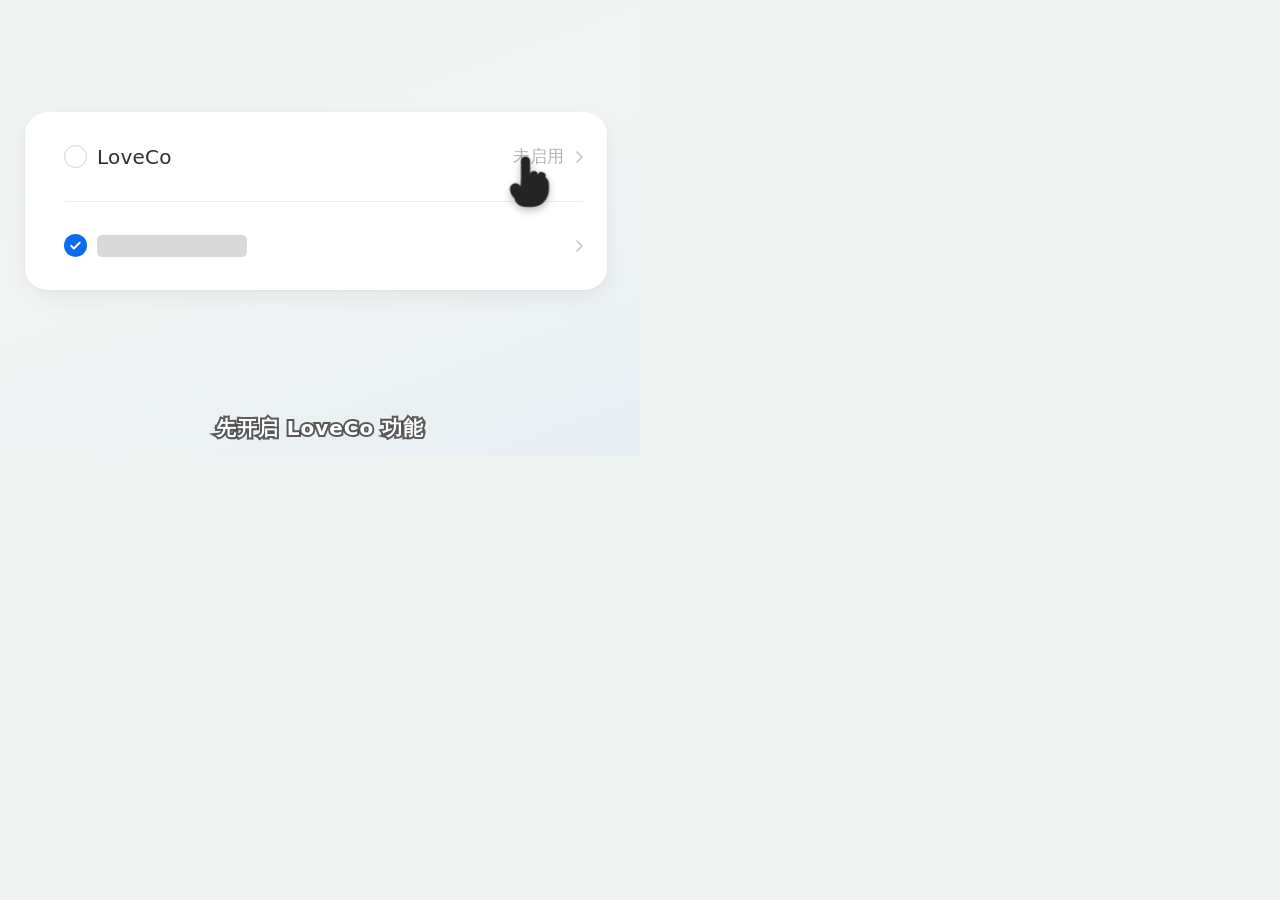
==== video-tutorial/index.html @ d1355025 "init" ====
<!DOCTYPE html>
<html lang="zh-CN" data-page-node-id="OBgZiV7wEHj7mtZbAqeHeI">
<head data-page-node-id="Sew5SXioeyEHQBQ871K2vn">
<meta charset="utf-8" data-page-node-id="HjUP01RGZSQksOOcr8mHba">
<title>LoveCo 教学视频 · HTML 版</title>
<style>
  :root{
    --w: 640px;
    --h: 456px;
    --blue: #0a6cf5;
    --green: #17a337;
    --ink: #3a3a3a;
    --muted: #b3b3b3;
    --track: #e9e9ea;
    --divider: #ededed;
  }
  *{ margin:0; padding:0; box-sizing:border-box; }
  html,body{ width:var(--w); height:var(--h); overflow:hidden; background:#edf1f0; }
  body{
    font-family:"PingFang SC","Hiragino Sans GB","Microsoft YaHei",system-ui,sans-serif;
    -webkit-font-smoothing:antialiased;
  }
  #stage{ position:relative; width:var(--w); height:var(--h);
    background:linear-gradient(160deg,#eef2f1 0%,#f2f5f4 45%,#e7eef2 100%); }

  /* ---------- 卡片 ---------- */
  #card{
    position:absolute; left:25px; top:112px; width:582px;
    background:#fff; border-radius:22px;
    box-shadow:0 1px 3px rgba(0,0,0,.04), 0 8px 24px rgba(0,0,0,.05);
    overflow:hidden;
    transition:none;
  }
  .row{ position:relative; height:89px; display:flex; align-items:center; padding:0 24px 0 21px; }
  .row + .row::before{
    content:''; position:absolute; left:40px; right:24px; top:0; height:1px; background:var(--divider);
  }
  .row .label{ font-size:20px; font-weight:500; color:#2f2f2f; letter-spacing:.2px; }

  /* 第一幕：设置列表行（左侧有图标列，整体右移） */
  #sceneList{ position:absolute; inset:0; }
  #sceneList .row{ padding-left:28px; }
  .icon-cell{ width:44px; display:flex; justify-content:center; flex:none; }
  .check{ width:23px; height:23px; border-radius:50%; background:var(--blue);
    display:flex; align-items:center; justify-content:center; }
  .check svg{ width:13px; height:13px; }
  .radio{ width:23px; height:23px; border-radius:50%; border:1.6px solid #d2d2d2; background:#fff; }
  .ph{ width:150px; height:22px; border-radius:5px; background:#d9d9d9; }
  .trail{ margin-left:auto; display:flex; align-items:center; gap:12px; color:var(--muted); font-size:17px; }
  .chev{ width:7px; height:12px; display:block; flex:none; }

  /* 第二幕：LoveCo 详情 */
  #sceneDetail{ position:absolute; inset:0; }
  .toggle{ margin-left:auto; width:58px; height:33px; border-radius:17px; background:var(--track);
    position:relative; flex:none; }
  .toggle .knob{ position:absolute; top:2px; left:2px; width:29px; height:29px; border-radius:50%;
    background:#fff; box-shadow:0 1px 3px rgba(0,0,0,.18); }

  /* ---------- 光标 ---------- */
  /* 用一条闭合轮廓画整只手：食指竖起 + 三处指节隆起 + 拇指。整只手只有一个形状，
     不存在「多个子形状同色描边互相覆盖」的问题。 */
  #cursor{ position:absolute; left:0; top:0; width:44px; height:55px;
    transform-origin:20.2px 2.8px; z-index:20; will-change:transform; }
  #cursor svg{ width:100%; height:100%; display:block;
    filter:drop-shadow(0 3px 4px rgba(0,0,0,.28)); }

  /* 点击波纹 */
  #ripple{ position:absolute; width:76px; height:76px; margin:-38px 0 0 -38px; border-radius:50%;
    background:rgba(10,108,245,.20); z-index:19; }

  /* ---------- 完成对勾 ---------- */
  #done{ position:absolute; left:316px; top:243px; width:97px; height:97px; margin:-48px 0 0 -48px;
    border-radius:50%; background:#00911b; display:flex; align-items:center; justify-content:center;
    z-index:15; }
  #done svg{ width:52px; height:52px; }

  /* ---------- 字幕 ---------- */
  #subtitle{
    position:absolute; left:0; right:0; bottom:14px; text-align:center;
    font-size:20px; font-weight:600; letter-spacing:1px;
    color:#fff;
    -webkit-text-stroke:4px rgba(72,72,72,.9);
    paint-order:stroke fill;
    z-index:30;
  }
</style>
</head>
<body data-page-node-id="oW2hxkqFVcjwO1D2HaxuVg">
<div id="stage" data-page-node-id="F2Mh4Ga1omfgTfeGNrAsTz">

  <div id="card" data-page-node-id="9BkUeo37N2PYJGeptNYdg2">
    <!-- 第一幕 -->
    <div id="sceneList" data-page-node-id="ROtr9gdt4zrdqsj5Gc5pCL">
      <div class="row" data-page-node-id="6PjP8PsaAFoDjtevfyGAH9">
        <div class="icon-cell" data-page-node-id="nXj9HrBXNUnazWuskNTFsd"><div class="radio" data-page-node-id="yUDw3D4uxudFJ0ZFYXm6pr"></div></div>
        <div class="label" data-page-node-id="ST9xZS9GrUxHIeMKcVoOAR">LoveCo</div>
        <div class="trail" data-page-node-id="vzEgCl2AWabA1pVJoFqyNO"><span data-page-node-id="XoXUHWSJoJJ8sVScLnCGaT">未启用</span>
          <svg class="chev" viewBox="0 0 7 12" fill="none"><path d="M1 1l5 5-5 5" stroke="#c3c7cb" stroke-width="1.7" stroke-linecap="round" stroke-linejoin="round"/></svg>
        </div>
      </div>
      <div class="row" data-page-node-id="e8HglDkkqlb64XuqQynghl">
        <div class="icon-cell" data-page-node-id="loUxaiheO0ZbNIcDazLojB"><div class="check" data-page-node-id="0EFSEmkaVEPXx8fLTVBXRB">
          <svg viewBox="0 0 24 24" fill="none" data-page-node-id="miPJwR6VR9bXjDhvr8tOgG"><path d="M4 12.5l5 5L20 6.5"
            stroke="#fff" stroke-width="3.4" stroke-linecap="round" stroke-linejoin="round" data-page-node-id="AtP0vnpkGoqEDALcIeSwAH"/></svg>
        </div></div>
        <div class="ph" data-page-node-id="sFoCuRSXqgQu1cE7P9dB9N"></div>
        <div class="trail" data-page-node-id="7FqK8OVLOe9HJaMgZYiWFV">
          <svg class="chev" viewBox="0 0 7 12" fill="none"><path d="M1 1l5 5-5 5" stroke="#c3c7cb" stroke-width="1.7" stroke-linecap="round" stroke-linejoin="round"/></svg>
        </div>
      </div>
    </div>

    <!-- 第二幕 -->
    <div id="sceneDetail" data-page-node-id="iKuCPpdCzmNYAQtsE6LfKL">
      <div class="row" data-page-node-id="JDjHPoVa9ThkpJVydrL6WE">
        <div class="label" data-page-node-id="r2yEnzmxwZQKKoutyiskIh">启用LoveCo</div>
        <div class="toggle" id="tg1" data-page-node-id="IlRmXa3SbjDC3Q5ncu4nNk"><div class="knob" data-page-node-id="wEcFKjmkC5ic9EFBHPlwdZ"></div></div>
      </div>
      <div class="row" id="row2" data-page-node-id="Aaf1l8utxMU4TimiiL3p75">
        <div class="label" data-page-node-id="tsLwDOJYSQYvDVWNCpfZ7B">完整体验模式</div>
        <div class="toggle" id="tg2" data-page-node-id="CSDv3EF1DKdFyirNEQhet5"><div class="knob" data-page-node-id="ZRHbtPw0p1xIy4FC7FcuNt"></div></div>
      </div>
    </div>
  </div>

  <div id="ripple" data-page-node-id="Sorafkz7jX8mfgwfjKG1rv"></div>

  <div id="done" data-page-node-id="TnArmHQ4egPpODHdrFVEgc">
    <svg viewBox="0 0 24 24" fill="none" data-page-node-id="6NlTQYtXDIMiKzbYKSg0tu"><path d="M4 12.5l5 5L20 6.5"
      stroke="#fff" stroke-width="3.6" stroke-linecap="round" stroke-linejoin="round" data-page-node-id="BaGWc1yA7VRmeovDn52GNz"/></svg>
  </div>

  <div id="cursor" data-page-node-id="b9rP1rVc9UmOsBK40wnVo9">
    <!-- 单手轮廓：食指竖起(fingertip 在 viewBox 的 22,3) + 指节隆起 + 拇指
         热点 = 指尖 = 22,3；显示尺寸 44x55（缩放 0.9167）=> 热点 20.17,2.75 -->
    <svg viewBox="0 0 48 60" fill="none" data-page-node-id="sERyz19NUtA3e3fK8vG6fx">
      <path fill="#242424" d="M17 27 L17 8 A5 5 0 0 1 27 8 L27 23
        A4.2 4.2 0 0 1 35.4 23 A4.2 4.2 0 0 1 43.8 25.5
        C 46.6 27.2 47.6 30.2 47.6 34 L47.6 39
        C 47.6 49.5 39.6 58 29.5 58 L22.5 58
        C 15.5 58 11 54.2 10 48.8
        C 7.2 45.6 5 42.4 5 38.6
        C 5 34.2 9 31.2 13.2 32.6
        C 14.8 33.2 16 34.2 16.6 35.6 Z" data-page-node-id="AtP0vnpkGoqEDALcIeSwAH"/>
    </svg>
  </div>

  <div id="subtitle" data-page-node-id="7OaJETdVtwzrTFBaXFALQX"></div>
</div>

<script>
/* =======================================================================
   时间轴定义 —— 改文案只动 script 数组；改时长只动 duration
   所有时间单位：秒
   ======================================================================= */
const TIMELINE = {
  width: 640,
  height: 456,
  fps: 30,
  duration: 6.5,
  script: [
    { from: 0.00, to: 2.00, text: "先开启 LoveCo 功能" },
    { from: 2.00, to: 4.25, text: "再打开完整体验模式" },
    { from: 4.25, to: 6.50, text: "完成后返回 LoveCo App" },
  ],
  // 关键事件（与配音时间轴对齐）
  events: {
    enterDetail:  1.62,   // 进入 LoveCo 详情页
    tapToggle1:   1.98,   // 点击「启用LoveCo」
    toggle1On:    2.16,
    addRow2:      2.20,   // 「完整体验模式」出现
    tapToggle2:   2.90,   // 点击「完整体验模式」
    toggle2On:    3.05,
    cursorOut:    3.35,
    doneIn:       5.35,   // 对勾弹出
    doneFull:     5.75,
  },
  /* 光标热点（相对 #cursor 左上角）：指尖触碰点，transform-origin 与此一致，
     这样点击时的 scale 缩放不会让指尖偏移 */
  hotspot: [20.17, 2.75],
  /* 光标轨迹关键帧：[时刻, 目标]
     目标可以是绝对坐标 {x,y}，也可以是元素锚点 {el, fx, fy}（fx/fy 是该元素包围盒内的比例位置）。
     锚点每帧实时求解 —— 卡片在缩放/展开时，指尖会跟着目标一起走，不会脱靶。
     相邻关键帧目标相同 = 原地停顿（让点击动作发生在静止之后，观感更稳）。 */
  cursor: [
    [0.00, { x: 566, y: 322 }],                                   // 从卡片下方偏右入场
    [1.25, { el: '#sceneList .row:first-child', fx: 0.86, fy: 0.50 }], // 移到 LoveCo 行右侧
    [1.62, { el: '#sceneList .row:first-child', fx: 0.86, fy: 0.50 }], // 停顿，等待翻页
    [1.98, { el: '#tg1', fx: 0.5, fy: 0.5 }],                     // 跟随 morph 落到开关 1，正好压在点击点上
    [2.25, { el: '#tg1', fx: 0.5, fy: 0.5 }],                     // 停顿
    [2.85, { el: '#tg2', fx: 0.5, fy: 0.5 }],                     // 下滑到开关 2
    [3.45, { el: '#tg2', fx: 0.5, fy: 0.5 }],                     // 停顿（2.90 点击）
  ],
};

const $ = (s) => document.querySelector(s);
const clamp01 = (v) => Math.min(1, Math.max(0, v));
const ease = (t) => t < .5 ? 2*t*t : 1-Math.pow(-2*t+2,2)/2;      // easeInOutQuad
// smootherstep：起点/终点的速度和加速度都为 0 —— 段落之间没有“顿一下”的硬转折
const smoother = (t) => t*t*t*(t*(6*t-15)+10);
const backOut = (t) => 1 + 2.2*Math.pow(t-1,3) + 1.2*Math.pow(t-1,2);
const lerp = (a,b,p) => a + (b-a)*p;

/* 把锚点解析成舞台坐标 */
function resolveTarget(a){
  if (a.el){
    const r = $(a.el).getBoundingClientRect();
    return [r.left + r.width*a.fx, r.top + r.height*a.fy];
  }
  return [a.x, a.y];
}

function sampleCursor(t){
  const k = TIMELINE.cursor;
  if (t <= k[0][0]) return resolveTarget(k[0][1]);
  for (let i=1;i<k.length;i++){
    if (t <= k[i][0]){
      const [t0,a0] = k[i-1], [t1,a1] = k[i];
      const [x0,y0] = resolveTarget(a0), [x1,y1] = resolveTarget(a1);
      const p = t1===t0 ? 1 : smoother(clamp01((t-t0)/(t1-t0)));
      return [lerp(x0,x1,p), lerp(y0,y1,p)];
    }
  }
  return resolveTarget(k[k.length-1][1]);
}

/* 核心：给定时刻 t，把画面渲染成该时刻应有的样子（纯函数，无动画状态） */
window.__seek = function(t){
  const E = TIMELINE.events;

  /* --- 字幕 --- */
  const seg = TIMELINE.script.find(s => t >= s.from && t < s.to);
  const sub = $('#subtitle');
  sub.textContent = seg ? seg.text : '';
  // 每句开头 0.18s 轻微淡入；句首时刻即已完全可见，避免第 0 帧空白
  sub.style.opacity = seg ? clamp01((t - seg.from)/0.18 + 1) : 0;

  /* --- 卡片：位置 / 高度 / 内容 ---
     178(列表两行) -> 89(详情单行) -> 178(展开两行) */
  const toDetail = clamp01((t - E.enterDetail)/0.30);
  const p = ease(toDetail);
  const r2 = clamp01((t - E.addRow2)/0.25);
  const card = $('#card');
  card.style.top = lerp(112, 97, p) + 'px';
  card.style.height = (p < 1 ? lerp(178, 89, p) : lerp(89, 178, ease(r2))) + 'px';

  $('#sceneList').style.opacity   = 1 - p;
  $('#sceneList').style.visibility = p >= 1 ? 'hidden' : 'visible';
  $('#sceneDetail').style.opacity = p;
  $('#sceneDetail').style.visibility = p <= 0 ? 'hidden' : 'visible';

  // 第二行「完整体验模式」在点到「启用」之后才出现
  $('#row2').style.height = (r2*89) + 'px';
  $('#row2').style.overflow = 'hidden';

  /* --- 开关 --- */
  const setToggle = (el, on)=>{
    el.style.background = on ? '#0a6cf5' : '#e9e9ea';
    el.querySelector('.knob').style.left = on ? '27px' : '2px';
    el.querySelector('.knob').style.transition = 'none';
  };
  setToggle($('#tg1'), t >= E.toggle1On);
  setToggle($('#tg2'), t >= E.toggle2On);

  /* --- 点击波纹（位置直接读开关中心，卡片怎么动都不会偏） --- */
  const ripples = [
    { at: E.tapToggle1, el: '#tg1' },
    { at: E.tapToggle2, el: '#tg2' },
  ];
  const rp = $('#ripple');
  const active = ripples.filter(r => t >= r.at && t < r.at + 0.42)
                        .sort((a,b)=> b.at - a.at)[0];
  if (active){
    const [rx, ry] = resolveTarget({ el: active.el, fx: .5, fy: .5 });
    const q = clamp01((t - active.at)/0.42);
    rp.style.display = 'block';
    rp.style.left = rx + 'px';
    rp.style.top  = ry + 'px';
    rp.style.opacity = (1-q) * 0.9;
    rp.style.transform = `scale(${lerp(0.35,1.25,q)})`;
  } else rp.style.display = 'none';

  /* --- 光标 --- */
  const [cx, cy] = sampleCursor(t);
  const cout = clamp01((t - E.cursorOut)/0.30);
  const cur = $('#cursor');
  // translate3d + 小数坐标：走合成层，避免取整导致的逐帧抖动
  cur.style.transform = `translate3d(${(cx - TIMELINE.hotspot[0]).toFixed(3)}px, ${(cy - TIMELINE.hotspot[1]).toFixed(3)}px, 0)`;
  cur.style.opacity = 1 - cout;
  // 点击瞬间轻微下压
  let press = 0;
  ripples.forEach(r => { if (t>=r.at && t<r.at+0.14) press = 1 - (t-r.at)/0.14; });
  cur.style.transform += ` scale(${1 - press*0.12})`;

  /* --- 完成对勾 --- */
  const d = clamp01((t - E.doneIn)/(E.doneFull - E.doneIn));
  const done = $('#done');
  if (t < E.doneIn){ done.style.display = 'none'; }
  else {
    done.style.display = 'flex';
    done.style.opacity = clamp01(d*2.2);
    done.style.transform = `scale(${backOut(d)})`;
  }
};

/* 浏览器里直接打开时可实时预览；
   带 ?render=1 进入渲染模式（不跑实时动画，只用 __seek 定位）；
   带 ?t=1.23 直接定位到某一时刻（可配合 Chrome --headless --screenshot 使用） */
window.addEventListener('load', ()=>{
  document.fonts.ready.then(()=>{
    const q = new URLSearchParams(location.search);
    if (q.has('t')) { window.__seek(parseFloat(q.get('t'))); return; }
    if (window.__renderMode || q.has('render')) return;
    const start = performance.now();
    (function loop(){
      const t = ((performance.now() - start)/1000) % TIMELINE.duration;
      window.__seek(t);
      requestAnimationFrame(loop);
    })();
  });
});
</script>
</body>
</html>
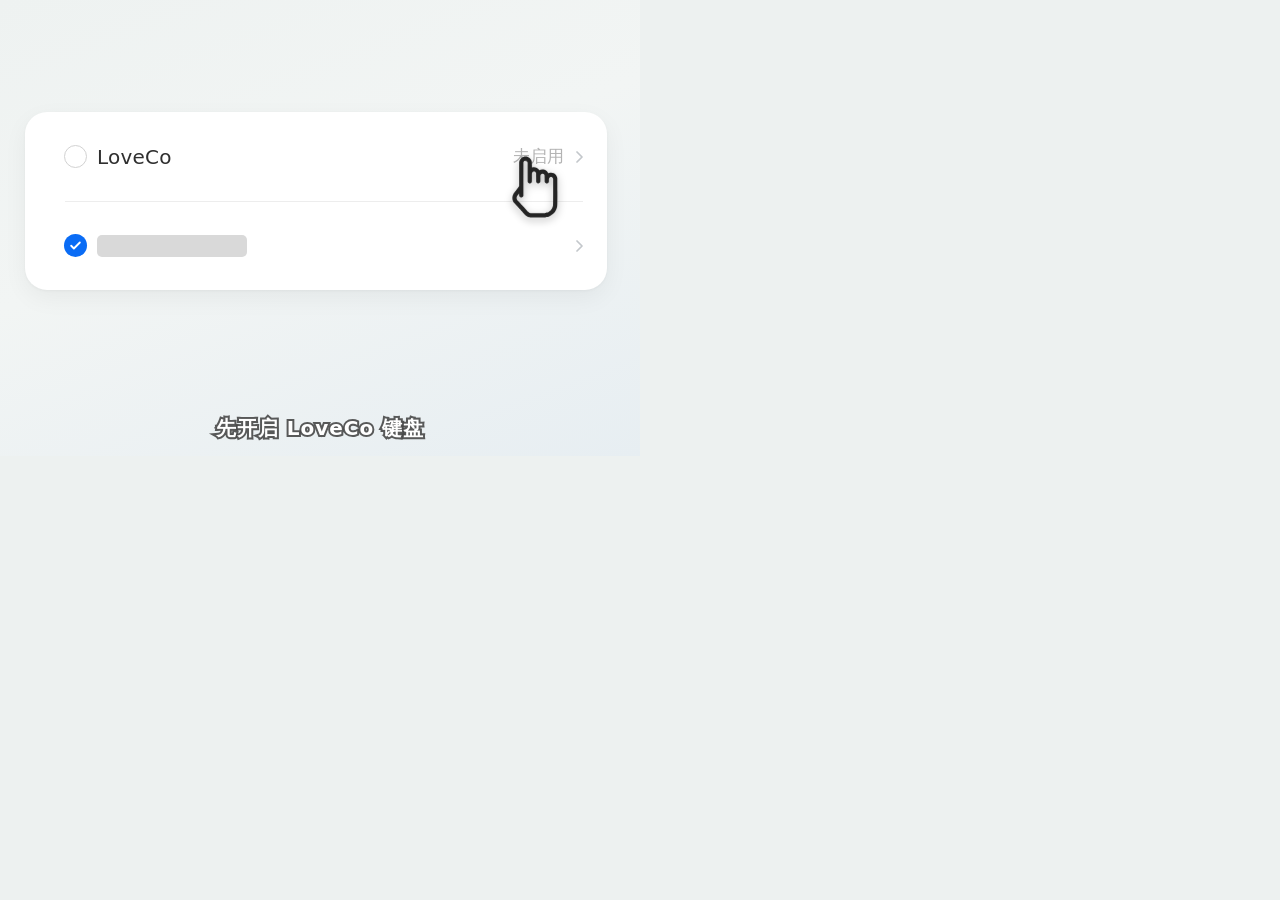
==== commit 8dd24e2b: "修改视频资源" ====
--- a/video-tutorial/index.html
+++ b/video-tutorial/index.html
@@ -59,8 +59,8 @@
   /* ---------- 光标 ---------- */
   /* 用一条闭合轮廓画整只手：食指竖起 + 三处指节隆起 + 拇指。整只手只有一个形状，
      不存在「多个子形状同色描边互相覆盖」的问题。 */
-  #cursor{ position:absolute; left:0; top:0; width:44px; height:55px;
-    transform-origin:20.2px 2.8px; z-index:20; will-change:transform; }
+  #cursor{ position:absolute; left:0; top:0; width:68px; height:68px;
+    transform-origin:25.5px 3.6px; z-index:20; will-change:transform; }
   #cursor svg{ width:100%; height:100%; display:block;
     filter:drop-shadow(0 3px 4px rgba(0,0,0,.28)); }
 
@@ -131,17 +131,11 @@
   </div>
 
   <div id="cursor" data-page-node-id="b9rP1rVc9UmOsBK40wnVo9">
-    <!-- 单手轮廓：食指竖起(fingertip 在 viewBox 的 22,3) + 指节隆起 + 拇指
-         热点 = 指尖 = 22,3；显示尺寸 44x55（缩放 0.9167）=> 热点 20.17,2.75 -->
-    <svg viewBox="0 0 48 60" fill="none" data-page-node-id="sERyz19NUtA3e3fK8vG6fx">
-      <path fill="#242424" d="M17 27 L17 8 A5 5 0 0 1 27 8 L27 23
-        A4.2 4.2 0 0 1 35.4 23 A4.2 4.2 0 0 1 43.8 25.5
-        C 46.6 27.2 47.6 30.2 47.6 34 L47.6 39
-        C 47.6 49.5 39.6 58 29.5 58 L22.5 58
-        C 15.5 58 11 54.2 10 48.8
-        C 7.2 45.6 5 42.4 5 38.6
-        C 5 34.2 9 31.2 13.2 32.6
-        C 14.8 33.2 16 34.2 16.6 35.6 Z" data-page-node-id="AtP0vnpkGoqEDALcIeSwAH"/>
+    <!-- 描边风格手势：由参考图矢量化而来（potrace，阈值法/圆头描边），
+         viewBox 沿用原图 0 0 512 512；墨迹包围盒 x 92.8..431.8, y 26.8..485.0，
+         指尖顶点 (191.9, 26.8)。显示 68x68（缩放 0.1328）=> 热点 25.5,3.6 -->
+    <svg viewBox="0 0 512 512" fill="none" data-page-node-id="sERyz19NUtA3e3fK8vG6fx">
+      <path fill="#242424" fill-rule="evenodd" d="M225.9 485C224.6 484.9 222.4 484.6 221 484.3C218.7 483.8 217.2 483.4 213 482.1C209.8 481.2 203.6 478.1 200.4 476C200.1 475.8 199.4 475.3 198.8 474.9C195.1 472.5 190.7 468.4 185.1 462.2C183.4 460.3 179.4 455.9 178.5 455C176.8 453.2 175.4 451.6 173.1 449.1C171.7 447.6 170.5 446.2 170.2 446C170 445.8 168.8 444.4 167.5 443C166.2 441.6 165 440.2 164.8 440C164.5 439.8 163.3 438.4 162 437C160.7 435.6 159.5 434.2 159.2 434C159 433.8 157.8 432.4 156.5 431C153.6 427.8 153.6 427.9 152.1 426.2C151.4 425.5 149.8 423.7 148.5 422.3C147.2 420.8 145.8 419.4 145.5 419C143.8 417.2 142.4 415.6 140.1 413.1C138.7 411.6 137.5 410.2 137.2 410C136.8 409.5 134.1 406.6 132.6 405C132.1 404.4 130.5 402.6 129.1 401.1C127.7 399.6 126.5 398.2 126.2 398C126 397.8 124.8 396.4 123.5 395C122.2 393.6 121 392.2 120.8 392C118.8 389.9 117.5 388.5 115.5 386.3C114.2 384.8 112.8 383.4 112.5 383C102.9 372.8 99.1 366.9 95.7 357C91.6 345.1 92 327.8 96.6 317.6C96.8 317.2 97 316.7 97 316.6C97 316.1 100.1 310 101.3 308C103 305.3 103.9 304.1 124.3 276.9L143.9 250.9L144 160L144.1 69.1L144.7 66.5C145.4 62.9 146.1 60.4 146.9 58.4C147.3 57.4 147.7 56.2 147.9 55.8C148.3 54.7 149.9 51.4 150.6 50.4C153.7 45.5 156.4 42.2 160.5 38.6C173.5 27 192.2 23.6 209.1 29.8C217.9 33.1 227 40.4 232.1 48.4C232.6 49.2 233.3 50.2 233.5 50.5C233.9 51.2 235.7 54.7 236.2 55.9C239.8 65.2 239.8 65.1 240 89.5C240.1 112.6 239.9 110.5 242.3 109.5C260 102.9 283.8 111.4 295.1 128.4C296.5 130.6 296.3 130.5 299.1 129.1C300.4 128.5 302.1 127.8 302.9 127.5C303.7 127.2 304.9 126.7 305.5 126.5C306.2 126.2 306.9 126 307.1 126C307.3 126 308.3 125.8 309.3 125.5C317.2 123.4 327.6 124 335.6 126.9C338.9 128.1 339.2 128.2 340.4 128.8C350.1 133.7 357.2 140.7 362.1 150.3C363.5 153.2 363.7 153.3 365.1 152.6C366.3 152 366.9 151.8 370.1 150.8C380.7 147.5 394.4 148.2 402.8 152.5C403.3 152.8 403.8 153 404 153C404.3 153 409.2 155.8 410.4 156.6C415.3 160 420 164.8 422.9 169.2C423.5 170.3 424.3 171.4 424.5 171.8C426.5 174.7 429.2 181.8 430.3 186.6C432 193.9 431.9 184.6 431.9 293C431.9 400.3 432 392.7 430.5 400.9C429.6 406 429 408.1 427.5 413.4C422.3 430.5 410.9 448.5 397.6 460C396.8 460.7 395.8 461.6 395.4 462C392.9 464.1 385.9 469.2 382.8 471C377.7 473.9 373.5 476.1 370.1 477.4C366.9 478.7 366.3 479 365 479.4C361.8 480.6 357.3 482 356.7 482C356.5 482 355.6 482.2 354.7 482.5C352.9 483 348.4 483.9 345.4 484.3C344.3 484.4 342.7 484.7 341.9 484.8C340.1 485.1 229.4 485.3 225.9 485ZM337.3 453C342.9 452.6 352 450.5 356.1 448.6C356.5 448.4 357.7 447.9 358.6 447.5C360.9 446.5 364.9 444.5 366.6 443.4C368.8 442 369.6 441.4 372.4 439.4C378.2 435 385.8 426.7 389.1 421C391.6 416.7 393.1 413.9 394.5 410.6C396.6 405.9 398.4 399.1 399.4 392.8C399.9 390 399.9 385 399.9 293.2L399.9 196.6L399.3 194.4C394.7 175.7 373.2 175.8 368.6 194.5C368.2 196.1 368.1 197.9 368 206.6C367.8 216.1 367.8 217 367.3 218.2C361.8 233.1 342.3 233.1 336.7 218.2C336.2 216.9 336.1 216.3 336 194.4C335.8 168.4 335.9 169.5 333.3 164.4C327.7 153.5 312.3 153.5 306.7 164.4C304.1 169.5 304.2 168.4 304 194.4C303.8 219.4 304 217.3 302.2 220.9C295.8 233.4 277.8 231.8 272.7 218.2C272.2 216.9 272.1 216.5 272 186C271.8 152.1 271.9 154 270.4 149.9C265.3 136 246.7 136 241.6 149.9C240.1 154 240.2 152.1 240 186C239.9 216.6 239.8 216.9 239.3 218.2C233.6 233.2 214.4 233.2 208.7 218.2L208.1 216.9L208 144.1L207.9 71.4L207.3 69.9C201.7 54.9 182.3 54.9 176.7 69.9L176.1 71.4L176 197.2L175.9 323.1L175.3 324.7C170 339.7 149.9 339.7 144.7 324.7C144.2 323.2 144.1 322.5 144 314C143.9 304 143.9 304 142.4 306.1C141.6 307.3 130.8 321.7 129.5 323.3C124.3 329.8 123.3 341.4 127.2 349.8C128.9 353.5 129.8 354.6 139.3 364.9C140 365.7 142 367.8 143.6 369.6C145.3 371.4 147.1 373.4 147.6 374C148.2 374.6 149 375.5 149.4 375.9C149.7 376.3 151.1 377.7 152.3 379.1C153.6 380.5 155.3 382.3 156.1 383.2C156.9 384.1 158.1 385.4 158.6 386C159.2 386.6 160 387.5 160.4 387.9C160.7 388.3 162.1 389.7 163.3 391.1C164.6 392.5 166.3 394.3 167.1 395.2C168.8 397.1 170.1 398.5 172.2 400.8C173 401.6 175 403.8 176.6 405.6C179.7 408.9 180.5 409.9 183.2 412.8C184 413.6 186 415.8 187.6 417.6C189.3 419.4 191.1 421.4 191.6 422C192.2 422.6 193 423.5 193.4 423.9C193.7 424.3 195.1 425.7 196.3 427.1C197.6 428.5 199.3 430.3 200.1 431.2C200.9 432.1 202.1 433.4 202.6 434C203.2 434.6 204 435.5 204.4 435.9C205.2 436.8 209.1 441.1 211 443.1C214.4 446.8 216.6 448.6 219.9 450.3C221.4 451.2 223.4 452 223.7 452C223.9 452 224.5 452.2 225.1 452.4C225.8 452.6 227 452.9 227.8 453C230 453.3 333.7 453.3 337.3 453Z" data-page-node-id="AtP0vnpkGoqEDALcIeSwAH"/>
     </svg>
   </div>
 
@@ -159,7 +153,7 @@
   fps: 30,
   duration: 6.5,
   script: [
-    { from: 0.00, to: 2.00, text: "先开启 LoveCo 功能" },
+    { from: 0.00, to: 2.00, text: "先开启 LoveCo 键盘" },
     { from: 2.00, to: 4.25, text: "再打开完整体验模式" },
     { from: 4.25, to: 6.50, text: "完成后返回 LoveCo App" },
   ],
@@ -177,7 +171,7 @@
   },
   /* 光标热点（相对 #cursor 左上角）：指尖触碰点，transform-origin 与此一致，
      这样点击时的 scale 缩放不会让指尖偏移 */
-  hotspot: [20.17, 2.75],
+  hotspot: [25.5, 3.6],
   /* 光标轨迹关键帧：[时刻, 目标]
      目标可以是绝对坐标 {x,y}，也可以是元素锚点 {el, fx, fy}（fx/fy 是该元素包围盒内的比例位置）。
      锚点每帧实时求解 —— 卡片在缩放/展开时，指尖会跟着目标一起走，不会脱靶。
